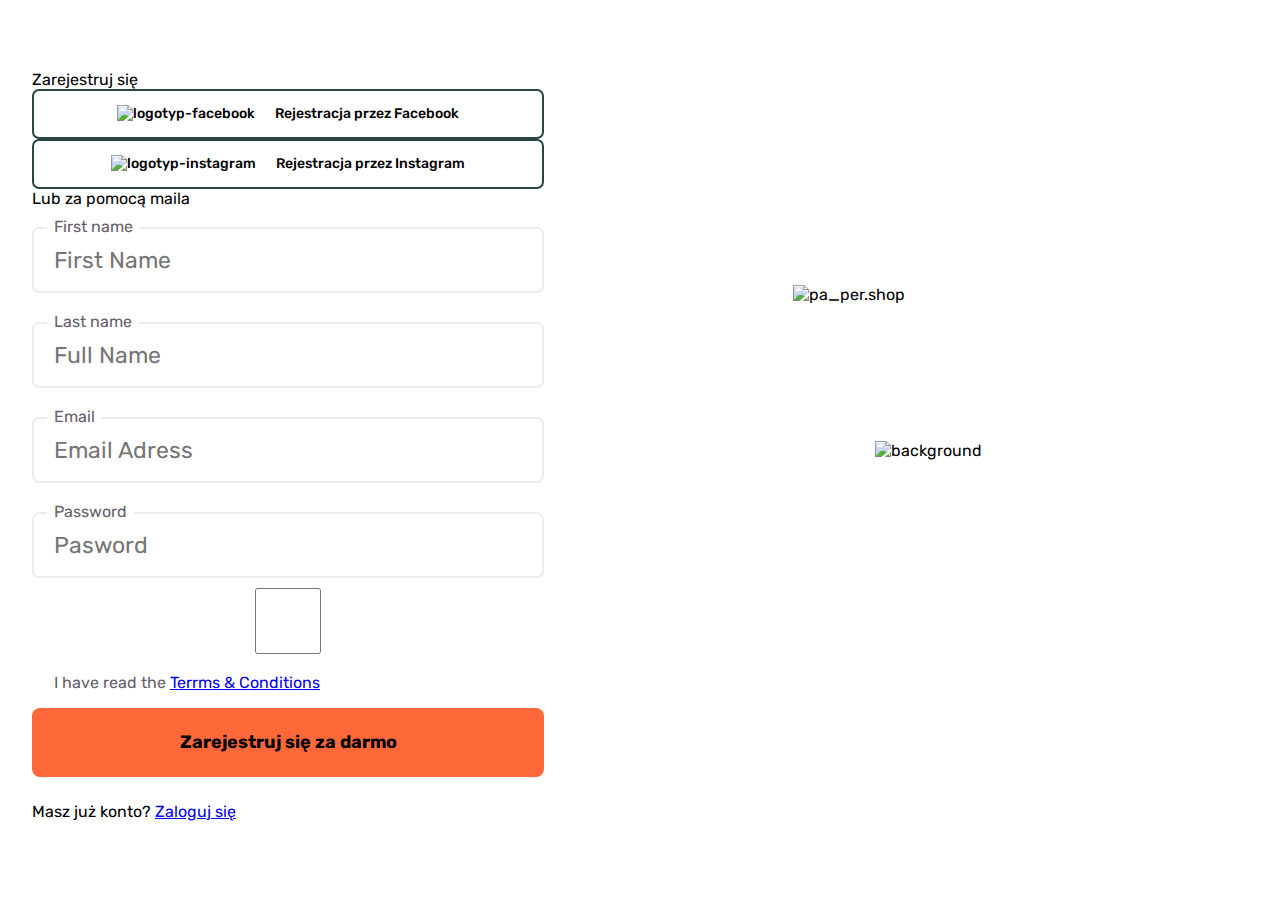
==== index.html @ e0fc26bf "zmiany" ====
<!DOCTYPE html>
<html lang="en">
  <head>
    <meta charset="UTF-8" />
    <meta name="viewport" content="width=device-width, initial-scale=1.0" />
    <meta name = "description" content="Tutorial devstock">
    <meta name = "keywords" content="project, html, tutorial, devstock">
    <title>register</title>
    <link rel="icon" type="image/x-icon" href="/images/webp/favicon.ico">

    <link rel="stylesheet" type="text/css" href="style/global.css" />
    <link rel="stylesheet" type="text/css" href="./" />
    

    <link rel="icon" href="favicon.ico" type="image/x-icon" />
    
  </head>
  <body>
    <div class="main-container">
      <div class="right-section">
        <img src="./images/webp/background1.webp" alt="background" />
        <img src="./images/webp/paper.webp" alt="pa_per.shop" />
      </div>
      <div class="left-section">
        <div class="left-container">
          <div class="notification success" id="success">Rejestracja zakończona sukcesem</div>
          <div class="notification failed" id="failed"></div>
          <div>Zarejestruj się</div>
          <div class="socia-media">
            <div>
              <button class="tooltip">
                <img
                  src="./images/webp/fb.webp"
                  alt="logotyp-facebook"
                />Rejestracja przez Facebook
              </button>
            </div>
            <div>
              <button class="tooltip">
                <img src="./images/webp/insta.webp" alt="logotyp-instagram" />Rejestracja
                przez Instagram
              </button>
            </div>
          </div>
          <div class="divider">
            <span class="divider-text">Lub za pomocą maila</span>
          </div>
          <form id="form">
            <div class="input-name">
              <div>
                <label>First name</label>
                <input id="firstName" type="text" placeholder="First Name" />
                <div id="firstNameError" class="validationError">
                  Imie musi mieć 2-20 liter, pierwsza powinna być wielka
                </div>
              </div>
              <div>
                <label>Last name</label>
                <input id="lastName" type="text" placeholder="Full Name" />
                <div id="lastNameError" class="validationError">
                  Nazwisko musi mieć 2-20 liter, pierwsza powinna być wielka
                </div>
              </div>
            </div>
            <div>
              <label>Email</label>
              <input id="email" type="email" placeholder="Email Adress" />
              <div id="emailError" class="validationError">
                to nie jest poprawny format adresu e-mail
              </div>
            </div>
            <div>
              <label>Password</label>
              <input id="password" type="password" placeholder="Pasword" />
              <div id="passwordError" class="validationError">
                Hasło musi mieć co najmniej 8 znaków, małą i wielką literę,
                cyfrę i znak specjalny
              </div>
            </div>
            <div class="checkbox-wrapper">
              <input id="terms" type="checkbox" />
              <label for="terms"
                >I have read the <a href="#">Terrms & Conditions</a></label
              >
            </div>
            <div id="termsError" class="validationError">
              Musisz zaakceptować warunki serwisu
            </div>
            <div class="action-button">
              <button class="submit" type="submit">
                Zarejestruj się za darmo
              </button>
            </div>
          </form>

          <div class="divider"></div>
          <div class="log-in">
            Masz już konto?
            <a href="login.html">Zaloguj się</a>
          </div>
        </div>
      </div>
    </div>
    <div id="popup" class="popup">
      <span class="loader"></span>
    </div>
    <script src="register.js"></script>
  </body>
</html>
---- style/global.css ----
@import url("https://fonts.googleapis.com/css2?family=Roboto:wght@500&family=Rubik:wght@400;500;700&display=swap");

button {
  cursor: pointer;
}
* {
  box-sizing: border-box;
  margin: 0;
  font-family: Rubik, sans-serif;
}
::-webkit-scrollbar {
  width: 6px;
}
::-webkit-scrollbar-thumb {
  border-radius: 6px;
  background-color: #ff6939;
}

.main-container {
  min-height: 100vh;
  overflow: hidden;
  max-width: 1920px;
  height: auto;
  display: flex;
  flex-direction: row-reverse;
  justify-content: space-between;
}
.right-section {
  width: 100%;
  max-width: 55%;
  display: flex;
  justify-content: center;
  align-items: center;
  flex-direction: column;
  min-width: 250px;
}
.right-section img:nth-child(2) {
  position: absolute;
  width: 269.94px;
  height: 330.74px;
}
.left-section {
  display: flex;
  flex-direction: column;
  justify-content: center;
  width: 45%;
  padding: 15px 32px;
  min-width: 250px;
  margin-top: 10px;
  margin-bottom: 20px;
}
.left-container {
  position: relative;
}
.socia-media button {
  background-color: #fff;
  font-size: 14px;
  font-weight: 500;
  border: 2px solid #284642;
  padding: 0px;
  border-radius: 7px;
  width: 100%;
  height: 50px;
  display: flex;
  justify-content: center;
  align-items: center;
}
input {
  padding-left: 20px;
  font-size: 23px;
  margin-bottom: 10px;
  width: 100%;
  height: 66px;
  border: 2px solid #edebf0;
  border-radius: 7px;
  display: flex;
}
input::placeholder {
  font-size: 23px;
}
label {
  color: #64606a;
  size: 10px;
  position: relative;
  top: 9px;
  left: 15px;
  padding: 0px 7px;
  background-color: white;
}
.action-button > button {
  margin: 25px 0px 25px 0px;
  width: 100%;
  height: 69px;
  background-color: #ff6939;
  border-radius: 8px;
  text-align: center;
  line-height: 30px;
  border: none;
  font-weight: 700;
  font-size: 18px;
}
 

.validationError {
  display: none;
  font-size: 10px;
  margin-top: 10px;
  color: #ce0737;
}

.socia-media > div > button > img {
  margin-right: 20px;
}

.visible {
  display: block;
}

.error {
  border: 1px solid red;
}

.tooltip {
  position: relative;
}

.tooltip::before {
  content: "";
  position: absolute;
  top: -5px;
  left: 0;
  opacity: 0;
  transition: 0.3s;
  border-right: 20px solid #ff6939;
  border-bottom: 20px solid rgb(0, 0, 0, 0);
  width: 0;
  height: 0;
}

.tooltip::after {
  content: "Opcja niedostępna";
  position: absolute;
  top: -45px;
  left: -10px;
  opacity: 0;
  transition: 0.3s;
  border-radius: 7px;
  width: 150px;
  height: 40px;
  background-color: #ff6939;
  line-height: 40px;
  color: #190f27;
  cursor: context-menu;
}
.tooltip:hover::after,
.tooltip:hover::before {
  opacity: 1;
}
.blur {
  filter: blur(10px);
  pointer-events: none;
}

.notification {
  position: absolute;
  left: 0;
  right: 0;
  top: -50px;
  opacity: 0;
  transition: 0.3s ease-in-out;
  border-top-right-radius: 7px;
  border-bottom-right-radius: 7px;
  width: 100%;
  height: 40px;
  background-color: #fff;
  line-height: 40px;
  text-align: center;
  font-size: 14px;
  font-weight: 500;
}

.notification a {
  display: none;
}

.success {
  background-color: #cfdbd9;
  color: #284642;
}
.success::before {
  content: "";
  position: absolute;
  left: -50px;
  display: block;
  width: 20%;
  height: 40px;
  background-color: #cfdbd9;
}
.format,
.failed {
  background-color: #f0eeed;
  color: #ce0737;
}
.format::before,
.failed::before {
  content: "";
  position: absolute;
  left: -50px;
  display: block;
  width: 20%;
  height: 40px;
  background-color: #f0eeed;
}

.popup {
  position: fixed;
  display: none;
  top: 50%;
  left: 50%;
  transform: translate(-50%, -50%);
  width: 200px;
  height: 200px;
}

.showPopup {
  display: flex;
  justify-content: center;
  align-items: center;
}

.loader {
  /* display: block; */
  position: relative;
  animation: rotateX 1s infinite linear;
  border: 10px solid #fff;
  border-top-color: transparent;
  border-right-color: transparent;
  border-bottom-color: transparent;
  border-radius: 50%;
  width: 150px;
  height: 150px;
  background-color: transparent;
}

.loader::before {
  content: "";
  position: absolute;
  top: 2px;
  left: 2px;
  right: 2px;
  bottom: 2px;
  animation: rotate 0.5s infinite linear reverse;
  border: 10px solid #ff6939;
  border-top-color: transparent;
  border-right-color: transparent;
  border-bottom-color: transparent;
  border-radius: 50%;
  background-color: transparent;
}
.loader::after {
  content: "";
  position: absolute;
  top: 12px;
  left: 12px;
  right: 12px;
  bottom: 12px;
  animation: rotate 1s infinite linear;
  border: 10px solid #fff;
  border-top-color: transparent;
  border-right-color: transparent;
  border-bottom-color: transparent;
  border-radius: 50%;
  background-color: transparent;
}

.show {
  opacity: 1;
}
.show a {
  display: inline;
}

@keyframes rotate {
  from {
    transform: rotateZ(0deg);
  }
  to {
    transform: rotateZ(360deg);
  }
}

@media only screen and (max-width: 785px) {
  .main-container {
    min-width: 300px;
    display: flex;
    flex-direction: column;
  }
  .right-section {
    min-height: 261px;
    width: 100%;
    max-width: 100%;
    height: 40vh;
    display: flex;
    align-items: flex-start;
    justify-content: center;
  }
  .right-section img:nth-child(2) {
    margin: 50px;
    width: 180px;
    height: 240px;
  }
  .left-section {
    display: flex;
    flex-direction: column;
    justify-content: center;
    width: 100%;
    padding: 15px 32px;
  }
  .input-name {
    display: flex;
    flex-direction: row;
    justify-content: space-between;
  }
  .input-name > div:not(:last-child) {
    margin-right: 5%;
  }
}

@media only screen and (max-width: 550px) {
  .right-section {
    height: 38vh;
  }
  .right-section img:nth-child(2) {
    margin: 40px;
    width: 130px;
    height: 180px;
  }
  .input-name {
    display: flex;
    flex-direction: column;
  }
  .input-name > div:not(:last-child) {
    margin-right: 0%;
  }
  .left-container > div:first-child {
    margin: 20px 0px 20px 0px;
  }
}
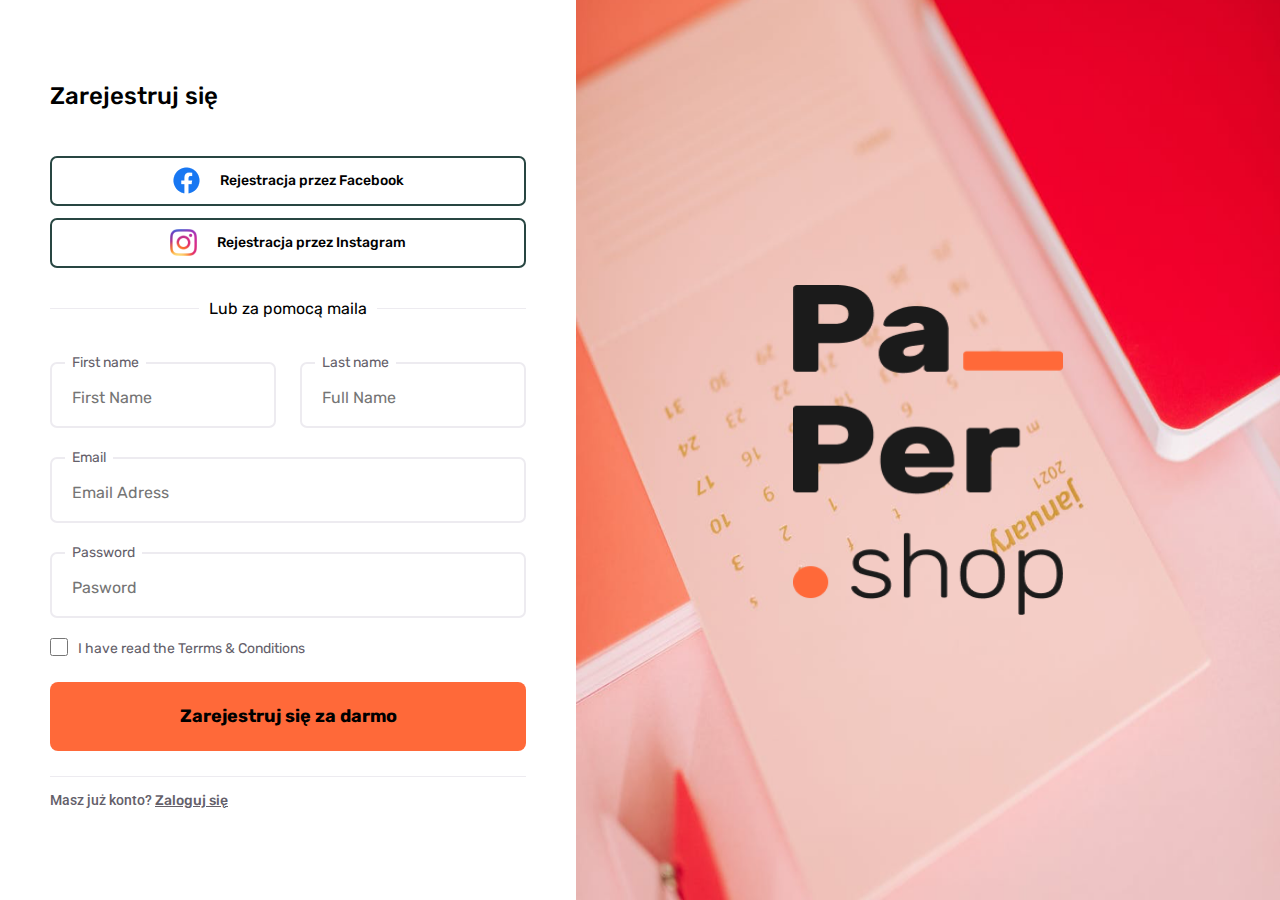
==== commit 16b46896: "zmiany" ====
--- a/index.html
+++ b/index.html
@@ -9,7 +9,7 @@
     <link rel="icon" type="image/x-icon" href="/images/webp/favicon.ico">
 
     <link rel="stylesheet" type="text/css" href="style/global.css" />
-    <link rel="stylesheet" type="text/css" href="./" />
+    <link rel="stylesheet" type="text/css" href="style/index.css" />
     
 
     <link rel="icon" href="favicon.ico" type="image/x-icon" />
--- a/style/global.css
+++ b/style/global.css
@@ -18,7 +18,6 @@
 
 .main-container {
   min-height: 100vh;
-  overflow: hidden;
   max-width: 1920px;
   height: auto;
   display: flex;
@@ -44,7 +43,7 @@
   flex-direction: column;
   justify-content: center;
   width: 45%;
-  padding: 15px 32px;
+  padding: 15px 50px;
   min-width: 250px;
   margin-top: 10px;
   margin-bottom: 20px;
@@ -52,6 +51,7 @@
 .left-container {
   position: relative;
 }
+
 .socia-media button {
   background-color: #fff;
   font-size: 14px;
@@ -76,9 +76,10 @@
   display: flex;
 }
 input::placeholder {
-  font-size: 23px;
+  font-size: 16px;
 }
 label {
+  font-size: 14px;
   color: #64606a;
   size: 10px;
   position: relative;
@@ -99,7 +100,6 @@
   font-weight: 700;
   font-size: 18px;
 }
- 
 
 .validationError {
   display: none;
@@ -229,9 +229,8 @@
 }
 
 .loader {
-  /* display: block; */
   position: relative;
-  animation: rotateX 1s infinite linear;
+  animation: rotate 1s infinite linear;
   border: 10px solid #fff;
   border-top-color: transparent;
   border-right-color: transparent;
@@ -306,15 +305,16 @@
   }
   .right-section img:nth-child(2) {
     margin: 50px;
-    width: 180px;
-    height: 240px;
+    width: 160px;
+    height: 220px;
   }
   .left-section {
+    /* height: 100vh; */
     display: flex;
     flex-direction: column;
     justify-content: center;
     width: 100%;
-    padding: 15px 32px;
+    padding: 15px 50px;
   }
   .input-name {
     display: flex;
@@ -342,6 +342,9 @@
   .input-name > div:not(:last-child) {
     margin-right: 0%;
   }
+  .left-section {
+    padding: 15px 35px;
+  }
   .left-container > div:first-child {
     margin: 20px 0px 20px 0px;
   }
--- a/style/index.css
+++ b/style/index.css
@@ -0,0 +1,101 @@
+.right-section img:first-child {
+  height: 100%;
+  width: 100%;
+}
+
+.left-container > :nth-child(3) {
+  margin-bottom: 40px;
+  font-weight: 500;
+  font-size: 24px;
+  line-height: 28px;
+}
+.socia-media {
+  width: 100%;
+}
+.socia-media > div {
+  padding: 6px 0px;
+}
+
+.divider {
+  display: flex;
+  align-items: center;
+}
+
+.divider::before,
+.divider::after {
+  content: "";
+  flex-grow: 1;
+  height: 1px;
+  background-color: #edebf0;
+}
+
+.divider-text {
+  margin: 0 10px;
+  color: black;
+  padding: 25px 0px;
+}
+
+.input-name > div {
+  flex-grow: 1;
+}
+.input-name {
+  display: flex;
+  justify-content: space-between;
+}
+.input-name > div:not(:last-child) {
+  margin-right: 5%;
+}
+
+.checkbox-wrapper {
+  display: flex;
+  align-items: center;
+  padding-top: 10px;
+}
+.checkbox-wrapper > label {
+  display: contents;
+}
+.checkbox-wrapper > label > a {
+  color: #64606a;
+  display: contents;
+}
+.checkbox-wrapper > input {
+  margin-bottom: 0px;
+  width: 18px;
+  height: 18px;
+  border: 2px solid #284642;
+  border-radius: 7px;
+  margin-right: 10px;
+}
+
+.action-button > button {
+  margin: 25px 0px 25px 0px;
+  width: 100%;
+  height: 69px;
+  background-color: #ff6939;
+  border-radius: 8px;
+  text-align: center;
+  line-height: 30px;
+  border: none;
+  font-weight: 700;
+  font-size: 18px;
+}
+.log-in {
+  margin-top: 15px;
+  font-family: Roboto;
+  font-size: 14px;
+  font-weight: 500;
+  color: #64606a;
+}
+.log-in > a {
+  color: #64606a;
+}
+@media only screen and (max-width: 1000px) {
+
+  .input-name {
+    display: flex;
+    flex-direction: column;
+  }
+  .input-name > div:not(:last-child) {
+    margin-right: 0%;
+  }
+}
